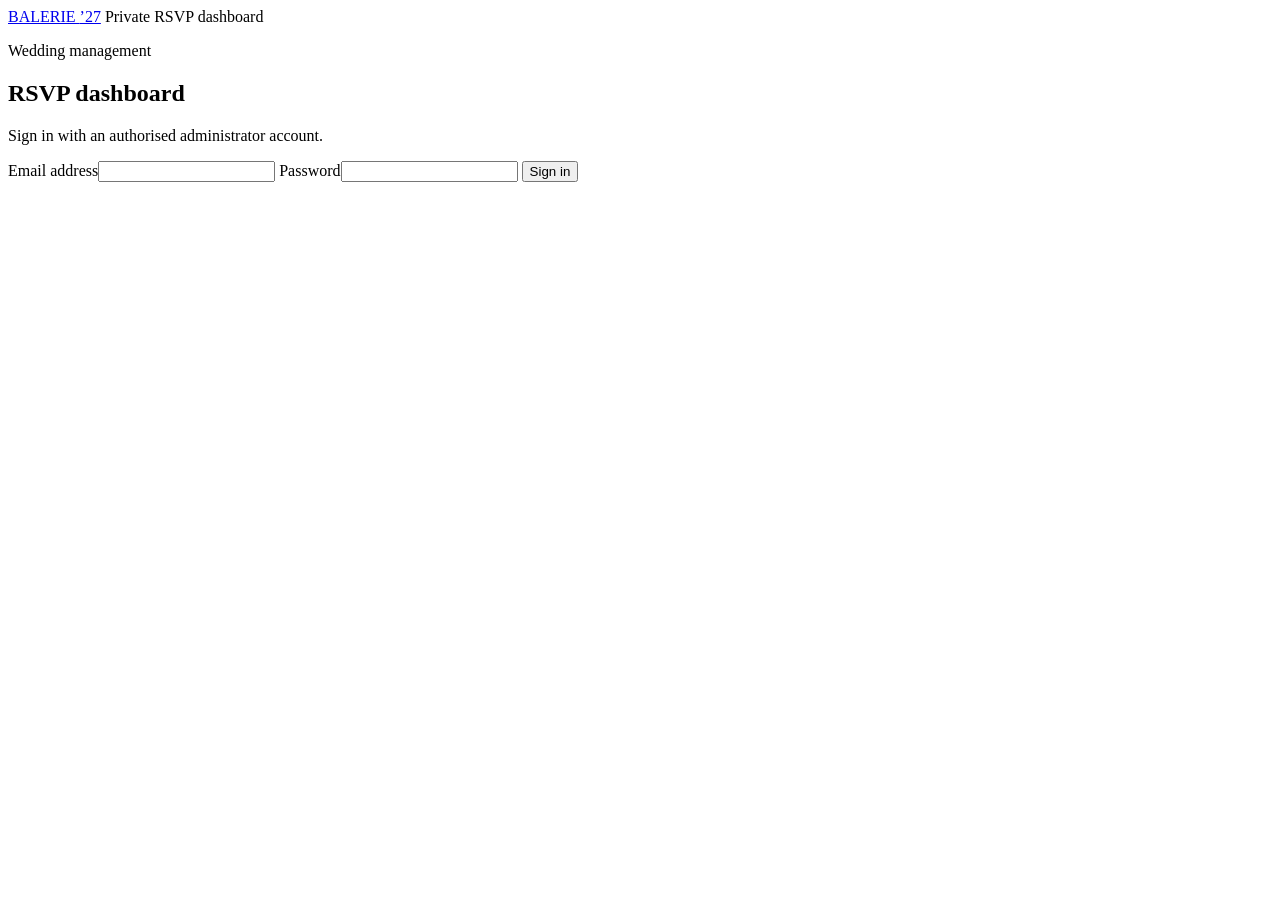
==== admin.html @ c7cb1d43 "Add Balerie RSVP admin.html" ====
<!doctype html>
<html lang="en">
<head>
  <meta charset="utf-8">
  <meta name="viewport" content="width=device-width, initial-scale=1">
  <meta name="robots" content="noindex,nofollow">
  <title>Balerie — RSVP Admin</title>
  <link rel="stylesheet" href="admin.css">
  <script type="module" src="admin.js"></script>
</head>
<body>
  <main class="shell">
    <header class="topbar">
      <a class="brand" href="./">BALERIE <span>’27</span></a>
      <span class="private-label">Private RSVP dashboard</span>
    </header>

    <section class="login-panel panel" id="login-panel">
      <p class="eyebrow">Wedding management</p>
      <h1>RSVP dashboard</h1>
      <p class="muted">Sign in with an authorised administrator account.</p>
      <form id="login-form">
        <label>Email address<input type="email" name="email" autocomplete="username" required></label>
        <label>Password<input type="password" name="password" autocomplete="current-password" required></label>
        <button type="submit" id="login-button">Sign in</button>
        <p class="message" id="login-message" role="status"></p>
      </form>
    </section>

    <section id="dashboard" hidden>
      <div class="dashboard-heading">
        <div><p class="eyebrow">Val & Bobby · 13 February 2027</p><h1>Guest responses</h1></div>
        <button class="button button-quiet" id="sign-out">Sign out</button>
      </div>

      <div class="stats">
        <article class="stat panel"><span>Total responses</span><strong id="stat-total">0</strong></article>
        <article class="stat panel"><span>Joyfully accepting</span><strong id="stat-yes">0</strong></article>
        <article class="stat panel"><span>Regretfully declining</span><strong id="stat-no">0</strong></article>
        <article class="stat panel"><span>Expected attendees</span><strong id="stat-attending">0</strong></article>
      </div>

      <section class="panel guest-panel">
        <div class="guest-toolbar">
          <div><h2>Guest list</h2><p class="muted" id="last-updated">Loading responses…</p></div>
          <button class="button button-quiet" id="export-csv">Export CSV</button>
        </div>
        <div class="filters">
          <input type="search" id="search" placeholder="Search guest or phone…" aria-label="Search guest list">
          <select id="filter-attendance" aria-label="Filter by response">
            <option value="all">All responses</option>
            <option value="Joyfully accept">Accepting</option>
            <option value="Regretfully decline">Declining</option>
          </select>
          <select id="filter-event" aria-label="Filter by attendance">
            <option value="all">All event choices</option>
            <option value="service-reception">Service & reception</option>
            <option value="wedding-service-only">Wedding service only</option>
            <option value="reception-only">Reception only</option>
            <option value="not-attending">Not attending</option>
          </select>
          <button class="button button-quiet" id="refresh">Refresh</button>
        </div>
        <div class="table-wrap">
          <table>
            <thead><tr><th>Guest</th><th>Phone</th><th>Response</th><th>Attending</th><th>Note</th><th>Received</th></tr></thead>
            <tbody id="guest-rows"><tr><td colspan="6" class="empty">Loading…</td></tr></tbody>
          </table>
        </div>
        <p class="message" id="dashboard-message" role="status"></p>
      </section>
    </section>
  </main>
</body>
</html>
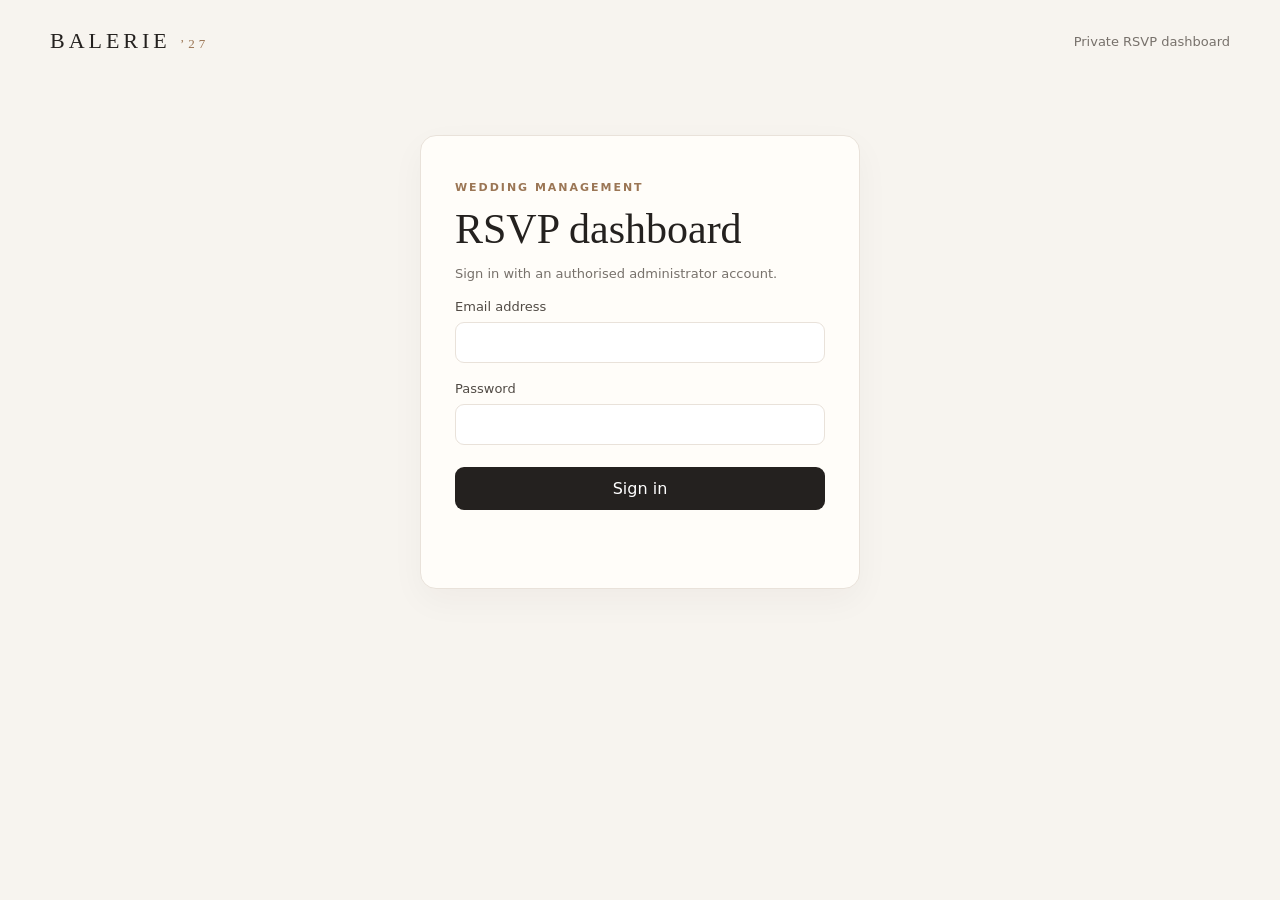
==== commit 713d36bd: "Add action column to RSVP admin table" ====
--- a/admin.html
+++ b/admin.html
@@ -63,8 +63,8 @@
         </div>
         <div class="table-wrap">
           <table>
-            <thead><tr><th>Guest</th><th>Phone</th><th>Response</th><th>Attending</th><th>Note</th><th>Received</th></tr></thead>
-            <tbody id="guest-rows"><tr><td colspan="6" class="empty">Loading…</td></tr></tbody>
+            <thead><tr><th>Guest</th><th>Phone</th><th>Response</th><th>Attending</th><th>Note</th><th>Received</th><th>Action</th></tr></thead>
+            <tbody id="guest-rows"><tr><td colspan="7" class="empty">Loading…</td></tr></tbody>
           </table>
         </div>
         <p class="message" id="dashboard-message" role="status"></p>
--- a/admin.css
+++ b/admin.css
@@ -0,0 +1,13 @@
+:root{color-scheme:light;--ink:#24211f;--muted:#77716b;--line:#e9e2da;--paper:#fffdf9;--accent:#9b7655;--soft:#f5f0e9}
+*{box-sizing:border-box}body{margin:0;background:#f7f4ef;color:var(--ink);font-family:Inter,ui-sans-serif,system-ui,-apple-system,BlinkMacSystemFont,"Segoe UI",sans-serif}
+button,input,select{font:inherit}.shell{width:min(1180px,calc(100% - 36px));margin:0 auto;padding:28px 0 64px}.topbar,.dashboard-heading,.guest-toolbar{display:flex;align-items:center;justify-content:space-between;gap:20px}
+.brand{color:var(--ink);font-family:Georgia,serif;font-size:22px;letter-spacing:.18em;text-decoration:none}.brand span{font-size:13px;color:var(--accent)}.private-label,.muted{color:var(--muted);font-size:13px}
+.panel{background:var(--paper);border:1px solid var(--line);border-radius:16px;box-shadow:0 12px 34px #3024140a}.login-panel{max-width:440px;margin:9vh auto;padding:34px}
+.eyebrow{color:var(--accent);font-size:11px;letter-spacing:.18em;text-transform:uppercase;font-weight:700}h1,h2{font-family:Georgia,serif;font-weight:500}h1{font-size:clamp(30px,5vw,42px);margin:8px 0}h2{font-size:25px;margin:0}
+form label{display:grid;gap:8px;margin-top:18px;font-size:13px;color:#514b45}input,select{width:100%;min-width:0;border:1px solid var(--line);border-radius:9px;background:white;padding:12px;color:var(--ink)}input:focus,select:focus{outline:2px solid #b89b7d55;border-color:var(--accent)}
+button{border:0;border-radius:9px;padding:12px 18px;background:var(--ink);color:white;cursor:pointer}button:disabled{opacity:.55;cursor:wait}#login-button{width:100%;margin-top:22px}
+.dashboard-heading{margin:48px 0 22px}.button-quiet{background:transparent;color:var(--ink);border:1px solid var(--line)}
+.stats{display:grid;grid-template-columns:repeat(4,minmax(0,1fr));gap:14px}.stat{padding:20px}.stat span{display:block;color:var(--muted);font-size:12px}.stat strong{display:block;font-family:Georgia,serif;font-size:34px;font-weight:500;margin-top:9px}
+.guest-panel{margin-top:18px;padding:22px}.guest-toolbar{margin-bottom:20px}.filters{display:grid;grid-template-columns:2fr 1fr 1.3fr auto;gap:10px;margin-bottom:18px}
+.table-wrap{overflow-x:auto}table{width:100%;border-collapse:collapse;text-align:left;font-size:13px}th,td{padding:14px 12px;border-bottom:1px solid var(--line);vertical-align:top}th{font-size:11px;text-transform:uppercase;letter-spacing:.08em;color:var(--muted);font-weight:600}td:first-child{font-weight:650}.pill{display:inline-block;border-radius:20px;padding:5px 9px;background:var(--soft);font-size:11px;white-space:nowrap}.pill.yes{background:#e8f2e9;color:#315c38}.pill.no{background:#f7e9e5;color:#874537}.empty{text-align:center;color:var(--muted);padding:28px}.message{min-height:18px;font-size:13px;color:#8b3c2e}.message.success{color:#356c42}
+@media(max-width:760px){.shell{width:min(100% - 24px,1180px);padding-top:18px}.private-label{font-size:11px}.login-panel{margin:12vh auto;padding:24px}.stats{grid-template-columns:repeat(2,minmax(0,1fr));gap:9px}.stat{padding:15px}.stat strong{font-size:29px}.dashboard-heading{align-items:flex-start;margin-top:34px}.guest-panel{padding:15px}.guest-toolbar{align-items:flex-start}.filters{grid-template-columns:1fr 1fr}.filters input{grid-column:1/-1}.filters button{grid-column:1/-1}.table-wrap{margin:0 -5px}th,td{padding:12px 9px}}
